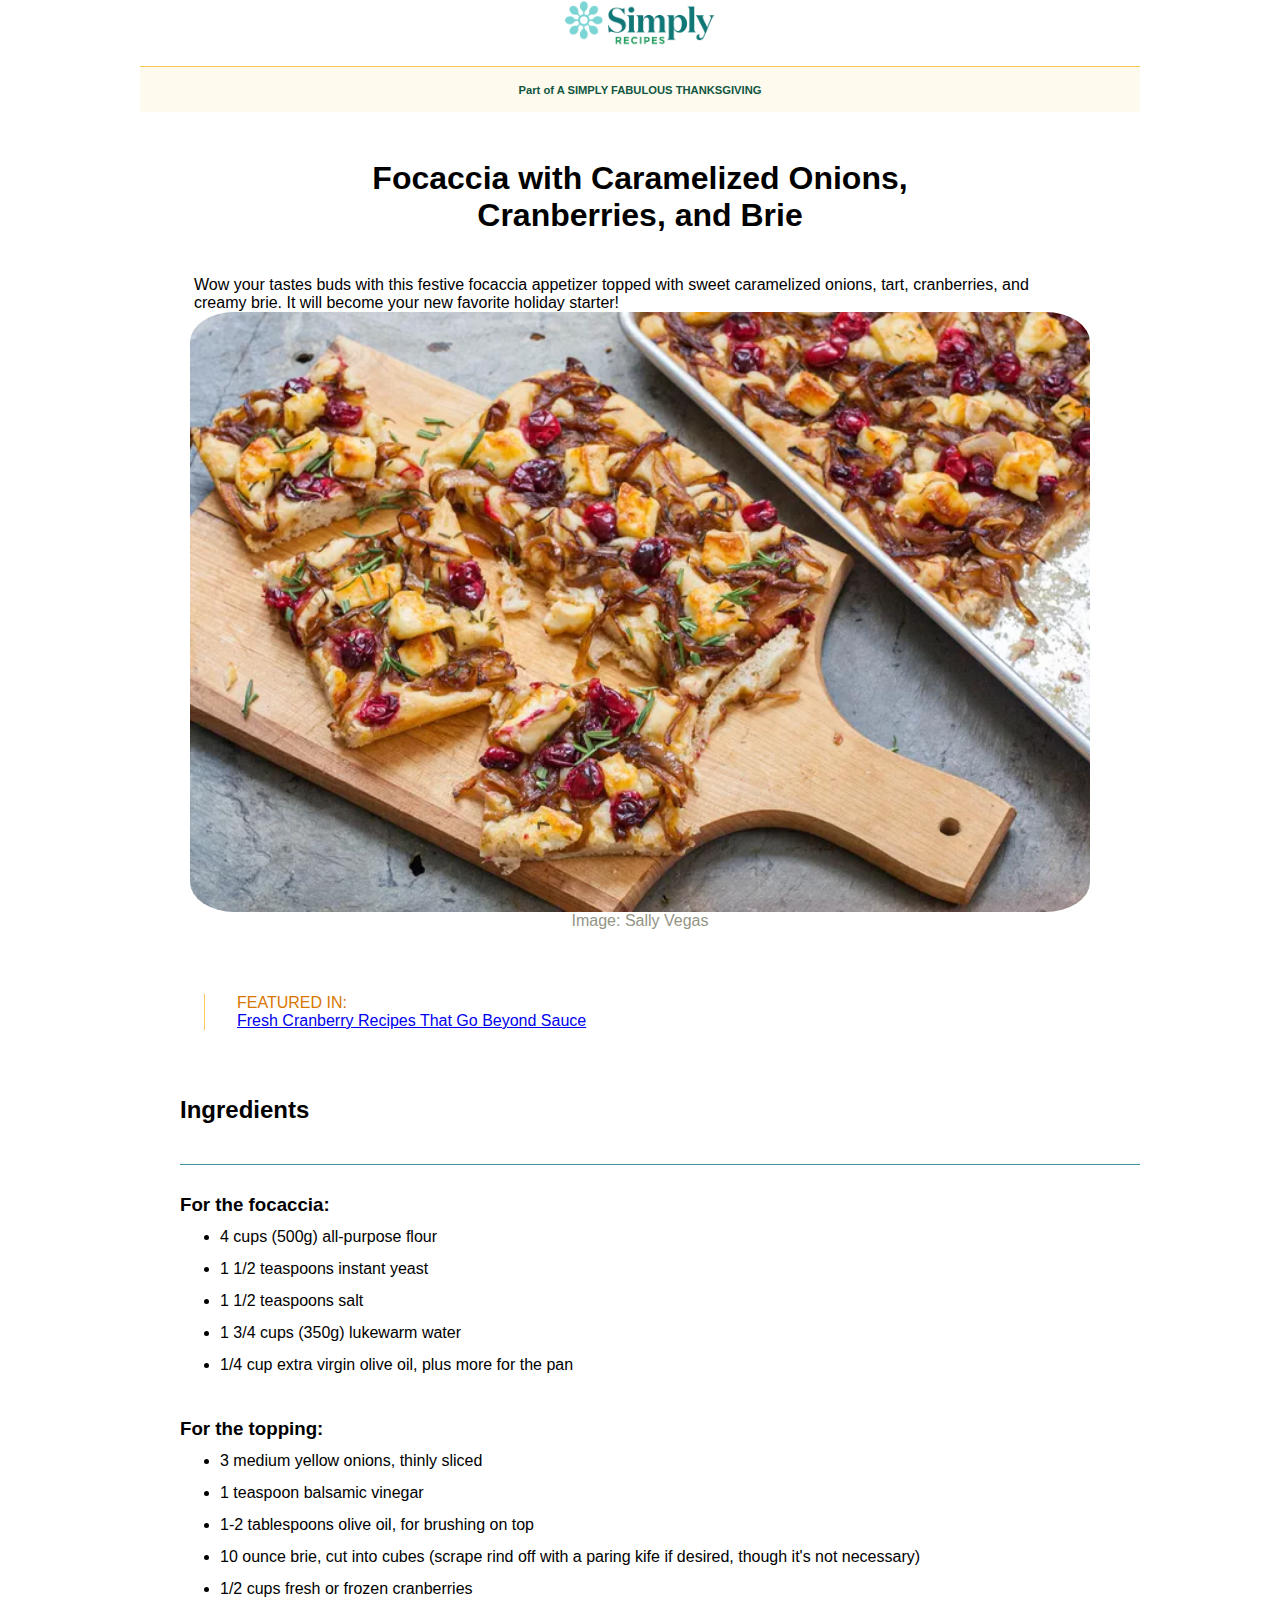
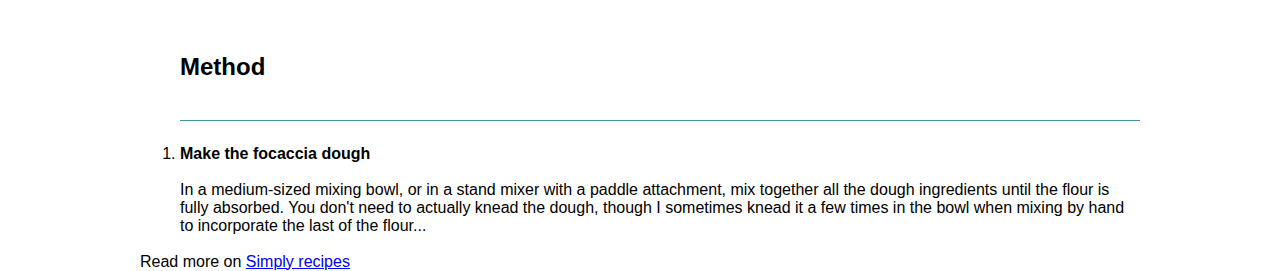
==== S1-L3/index.html @ cc6e9375 "Esercizio 27-11-24" ====
<!DOCTYPE html>
<html lang="en">
<head>
    <meta charset="UTF-8">
    <meta name="viewport" content="width=device-width, initial-scale=1.0">
    <meta name="description" content="Recipe for a Focaccia with Caramelized Onions, Cranberries, and Brie by Simone Di Giorgio">
    <title>Focaccia with Caramelized Onions, Cranberries, and Brie</title>
    <link rel="stylesheet"href="./assets/style/style.css">
</head>
<body>
    <header>
        <img src="./assets/img/logo.png" alt="logo" id=logo>
        <h3 id="subtitle">Part of A SIMPLY FABULOUS THANKSGIVING</h3>
    </header>
    <main>
        <h1>Focaccia with Caramelized Onions, Cranberries, and Brie</h1>
            <div>
                <p id="text">Wow your tastes buds with this festive focaccia appetizer topped with sweet caramelized onions, tart, cranberries, and creamy brie. It will become your new favorite holiday starter!</p>
                <figure>
                    <img src="assets/img/focaccia.png" alt="Focaccia" id="focaccia">
                    <figcaption>Image: Sally Vegas</figcaption>
                </figure>
                <p id="featured">FEATURED IN:<br><a href="#">Fresh Cranberry Recipes That Go Beyond Sauce</a></p>
            </div>
        <article>
            <div id="lists">
                <h2 class="titles">Ingredients</h2>
                <h3>For the focaccia:</h3>
                <ul>
                    <li>4 cups (500g) all-purpose flour</li>
                    <li>1 1/2 teaspoons instant yeast</li>
                    <li>1 1/2 teaspoons salt</li>
                    <li>1 3/4 cups (350g) lukewarm water</li>
                    <li>1/4 cup extra virgin olive oil, plus more for the pan</li>
                </ul>
                <br>
                <h3>For the topping:</h3>
                <ul>
                    <li>3 medium yellow onions, thinly sliced</li>
                    <li>1 teaspoon balsamic vinegar</li>
                    <li>1-2 tablespoons olive oil, for brushing on top</li>
                    <li>10 ounce brie, cut into cubes (scrape rind off with a paring kife if desired, though it's not necessary)</li>
                    <li>1/2 cups fresh or frozen cranberries</li>
                </ul>
            </div>
            
            <h2 class="titles">Method</h2>
                <ol id="listn">
                    <li><b>Make the focaccia dough</b></li>
                </ol>
                <br>
                <p class="lis">In a medium-sized mixing bowl, or in a stand mixer with a paddle attachment, mix together all the dough ingredients until the flour is fully absorbed. You don't need to actually knead the dough, though I sometimes knead it a few times in the bowl when mixing by hand to incorporate the last of the flour...</p>
        </article>
    </main>
    <br>
    <footer>
        <p>Read more on <a href="#">Simply recipes</a></p>
    </footer>
</body>
</html>
---- S1-L3/assets/style/style.css ----
* {max-width: 1000px;
    margin:auto;
    font-family: Arial, Helvetica, sans-serif;}

#logo {width: 15%;
      display: flex;
      justify-content: center;}

#subtitle {display: flex;
    justify-content: center;
    text-align: center;
    color:rgb(16, 86, 65);
    margin-top: 1.8em;
    font-size:0.7em;
    background-color: rgba(248, 203, 88, 0.1);
    border-top: 0.1em solid rgb(248, 203, 88);
    padding: 1.5em;}

h1 {display:flex;
    text-align: center;
    padding-top: 1.5em;
    padding-bottom: 1.3em;
    max-width: 70%;
}

#text {margin-right: 6em;
        width: 85%;}

#focaccia {display: flex;
            align-items: center;
            border-radius: 5%;
            width:90%;
            }

figcaption {display: flex;
            justify-content: center;
            color:rgb(148, 148, 133)}

#featured {margin:4em;
            color: rgb(216, 119, 0);
            padding-left: 2em;
            border-left: 0.1em solid rgb(248, 203, 88)}

article {padding-left:2.5em}

#lists   {line-height: 2em;}

.titles {margin-top: 2em;
        margin-bottom: 1em;
        margin-left: 0em;
        padding-bottom: 1.6em;
        border-bottom: 0.05em solid rgb(63, 147, 162)}

#listn  {padding-left: 0}
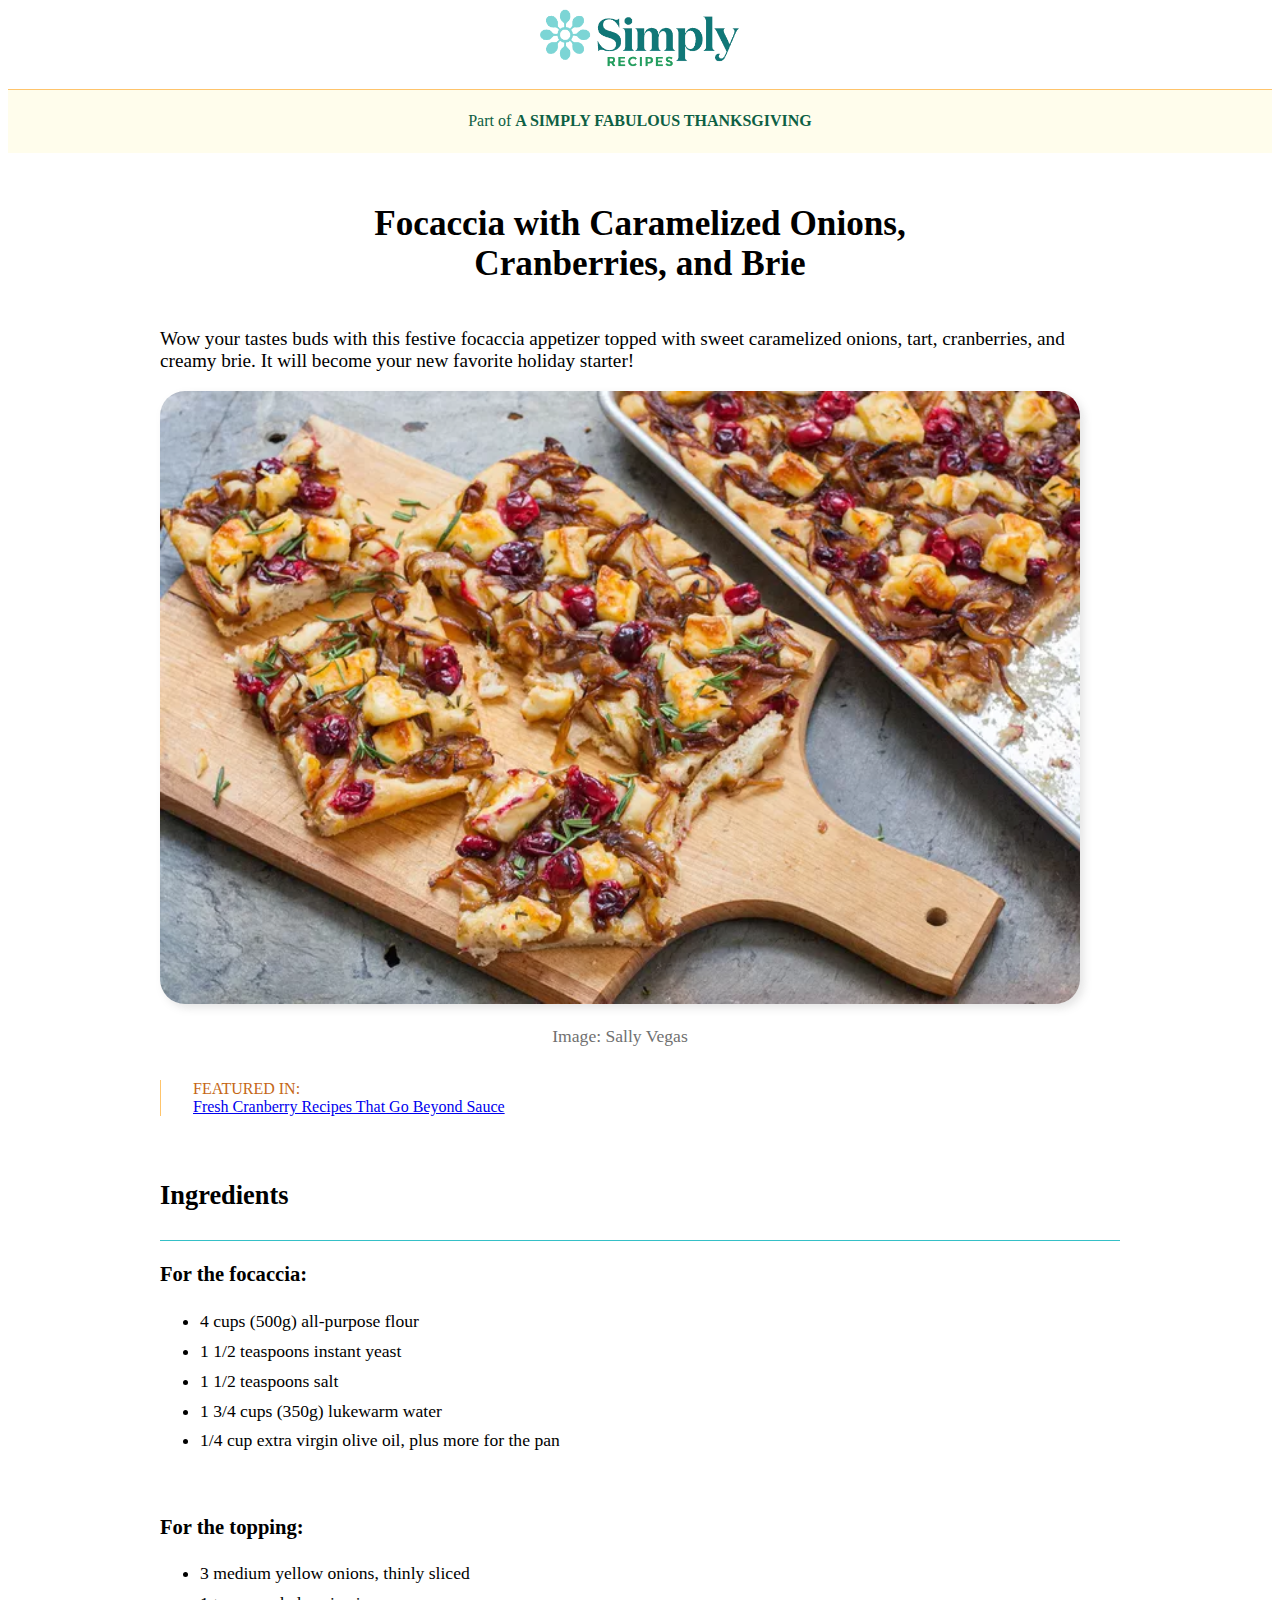
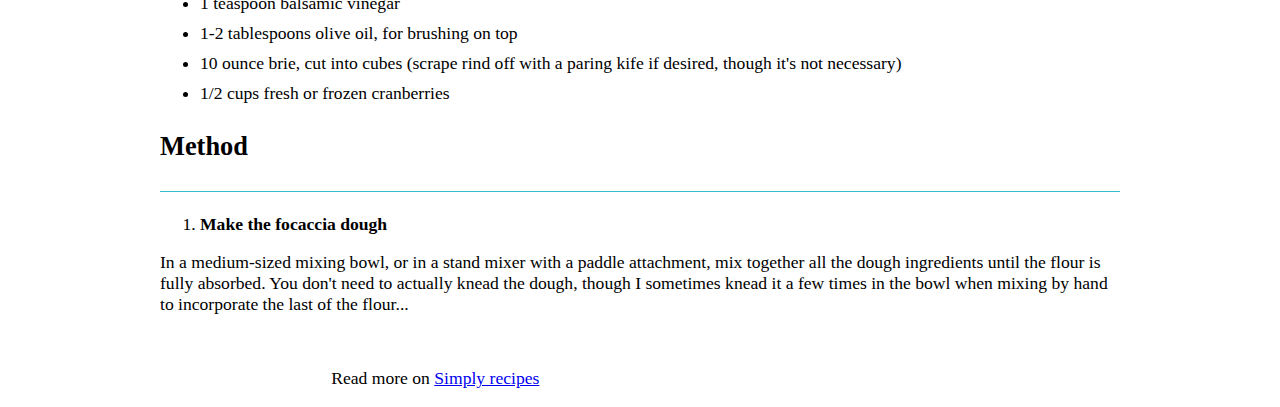
==== commit 409420e8: "Esercizio 27-11-2024" ====
--- a/S1-L3/index.html
+++ b/S1-L3/index.html
@@ -9,24 +9,26 @@
 </head>
 <body>
     <header>
-        <img src="./assets/img/logo.png" alt="logo" id=logo>
-        <h3 id="subtitle">Part of A SIMPLY FABULOUS THANKSGIVING</h3>
+        <img src="./assets/img/logo.png" alt="logo">
+        <p>Part of <b>A SIMPLY FABULOUS THANKSGIVING</b></p>
     </header>
     <main>
         <h1>Focaccia with Caramelized Onions, Cranberries, and Brie</h1>
-            <div>
-                <p id="text">Wow your tastes buds with this festive focaccia appetizer topped with sweet caramelized onions, tart, cranberries, and creamy brie. It will become your new favorite holiday starter!</p>
+            <div id="picture">
+                <p>Wow your tastes buds with this festive focaccia appetizer topped with sweet caramelized onions, tart, cranberries, and creamy brie. It will become your new favorite holiday starter!</p>
                 <figure>
-                    <img src="assets/img/focaccia.png" alt="Focaccia" id="focaccia">
+                    <img src="assets/img/focaccia.png" alt="Focaccia">
                     <figcaption>Image: Sally Vegas</figcaption>
                 </figure>
-                <p id="featured">FEATURED IN:<br><a href="#">Fresh Cranberry Recipes That Go Beyond Sauce</a></p>
             </div>
+
+        <aside>FEATURED IN:<br><a href="#">Fresh Cranberry Recipes That Go Beyond Sauce</a></aside>
+        
         <article>
-            <div id="lists">
-                <h2 class="titles">Ingredients</h2>
+            <div>
+                <h2>Ingredients</h2>
                 <h3>For the focaccia:</h3>
-                <ul>
+                <ul class="list">
                     <li>4 cups (500g) all-purpose flour</li>
                     <li>1 1/2 teaspoons instant yeast</li>
                     <li>1 1/2 teaspoons salt</li>
@@ -35,7 +37,7 @@
                 </ul>
                 <br>
                 <h3>For the topping:</h3>
-                <ul>
+                <ul class="list">
                     <li>3 medium yellow onions, thinly sliced</li>
                     <li>1 teaspoon balsamic vinegar</li>
                     <li>1-2 tablespoons olive oil, for brushing on top</li>
@@ -43,13 +45,13 @@
                     <li>1/2 cups fresh or frozen cranberries</li>
                 </ul>
             </div>
-            
-            <h2 class="titles">Method</h2>
-                <ol id="listn">
-                    <li><b>Make the focaccia dough</b></li>
-                </ol>
-                <br>
-                <p class="lis">In a medium-sized mixing bowl, or in a stand mixer with a paddle attachment, mix together all the dough ingredients until the flour is fully absorbed. You don't need to actually knead the dough, though I sometimes knead it a few times in the bowl when mixing by hand to incorporate the last of the flour...</p>
+            <div>
+                <h2>Method</h2>
+                    <ol>
+                        <li><b>Make the focaccia dough</b></li>
+                    </ol>
+                    <p>In a medium-sized mixing bowl, or in a stand mixer with a paddle attachment, mix together all the dough ingredients until the flour is fully absorbed. You don't need to actually knead the dough, though I sometimes knead it a few times in the bowl when mixing by hand to incorporate the last of the flour...</p>
+            </div>
         </article>
     </main>
     <br>
--- a/S1-L3/assets/style/style.css
+++ b/S1-L3/assets/style/style.css
@@ -1,56 +1,53 @@
-* {max-width: 1000px;
-    margin:auto;
-    font-family: Arial, Helvetica, sans-serif;}
+body {text-align: center;}
 
-#logo {width: 15%;
-      display: flex;
-      justify-content: center;}
+header img {width: 200px;}
+header p {
+    color:rgb(13, 96, 68);
+    font-size: 1em;
+    border-top: 0.12em solid rgb(255, 196, 107);
+    background-color: rgba(255, 231, 72, 0.1);
+    padding:1.4em;}
 
-#subtitle {display: flex;
-    justify-content: center;
-    text-align: center;
-    color:rgb(16, 86, 65);
-    margin-top: 1.8em;
-    font-size:0.7em;
-    background-color: rgba(248, 203, 88, 0.1);
-    border-top: 0.1em solid rgb(248, 203, 88);
-    padding: 1.5em;}
+main {width: 60em;
+    margin: auto;}
 
-h1 {display:flex;
-    text-align: center;
-    padding-top: 1.5em;
-    padding-bottom: 1.3em;
-    max-width: 70%;
-}
+h1 {font-size: 2.2em;
+    width:60%;
+    margin: auto;
+    padding-top:1em;
+    padding-bottom:0.7em}
 
-#text {margin-right: 6em;
-        width: 85%;}
+figure {margin-inline-start: 0;}
 
-#focaccia {display: flex;
-            align-items: center;
-            border-radius: 5%;
-            width:90%;
-            }
+#picture p{text-align: left;
+        font-size: 1.2em;
+        padding-right: 2em;}
 
-figcaption {display: flex;
-            justify-content: center;
-            color:rgb(148, 148, 133)}
+#picture img {width: 100%;
+            border-radius: 25px;
+            box-shadow: 4px 4px 8px 0px rgba(125, 125, 125, 0.2);}
+figcaption {padding: 1em;
+            font-size: 1.1em;
+            color: rgb(112, 112, 112);}
 
-#featured {margin:4em;
-            color: rgb(216, 119, 0);
-            padding-left: 2em;
-            border-left: 0.1em solid rgb(248, 203, 88)}
+aside {text-align: left;
+        padding-left: 2em;
+        margin-bottom: 4em;
+        color: rgb(197, 103, 22);
+        border-left: 0.12em solid rgb(255, 196, 107);}
 
-article {padding-left:2.5em}
+article {text-align: left;
+        font-size: 1.1em;}
 
-#lists   {line-height: 2em;}
+article h2 {border-bottom: 0.06em solid rgb(53, 192, 199);
+            padding-bottom: 1.1em;}
 
-.titles {margin-top: 2em;
-        margin-bottom: 1em;
-        margin-left: 0em;
-        padding-bottom: 1.6em;
-        border-bottom: 0.05em solid rgb(63, 147, 162)}
-
-#listn  {padding-left: 0}
+.list {line-height: 1.7em;}
 
 
+#flist ol {padding-left: 2em;}
+footer {width: 60%;
+    padding-left: 8em;
+    font-size: 1.1em;
+    margin: auto;
+    text-align: left;}